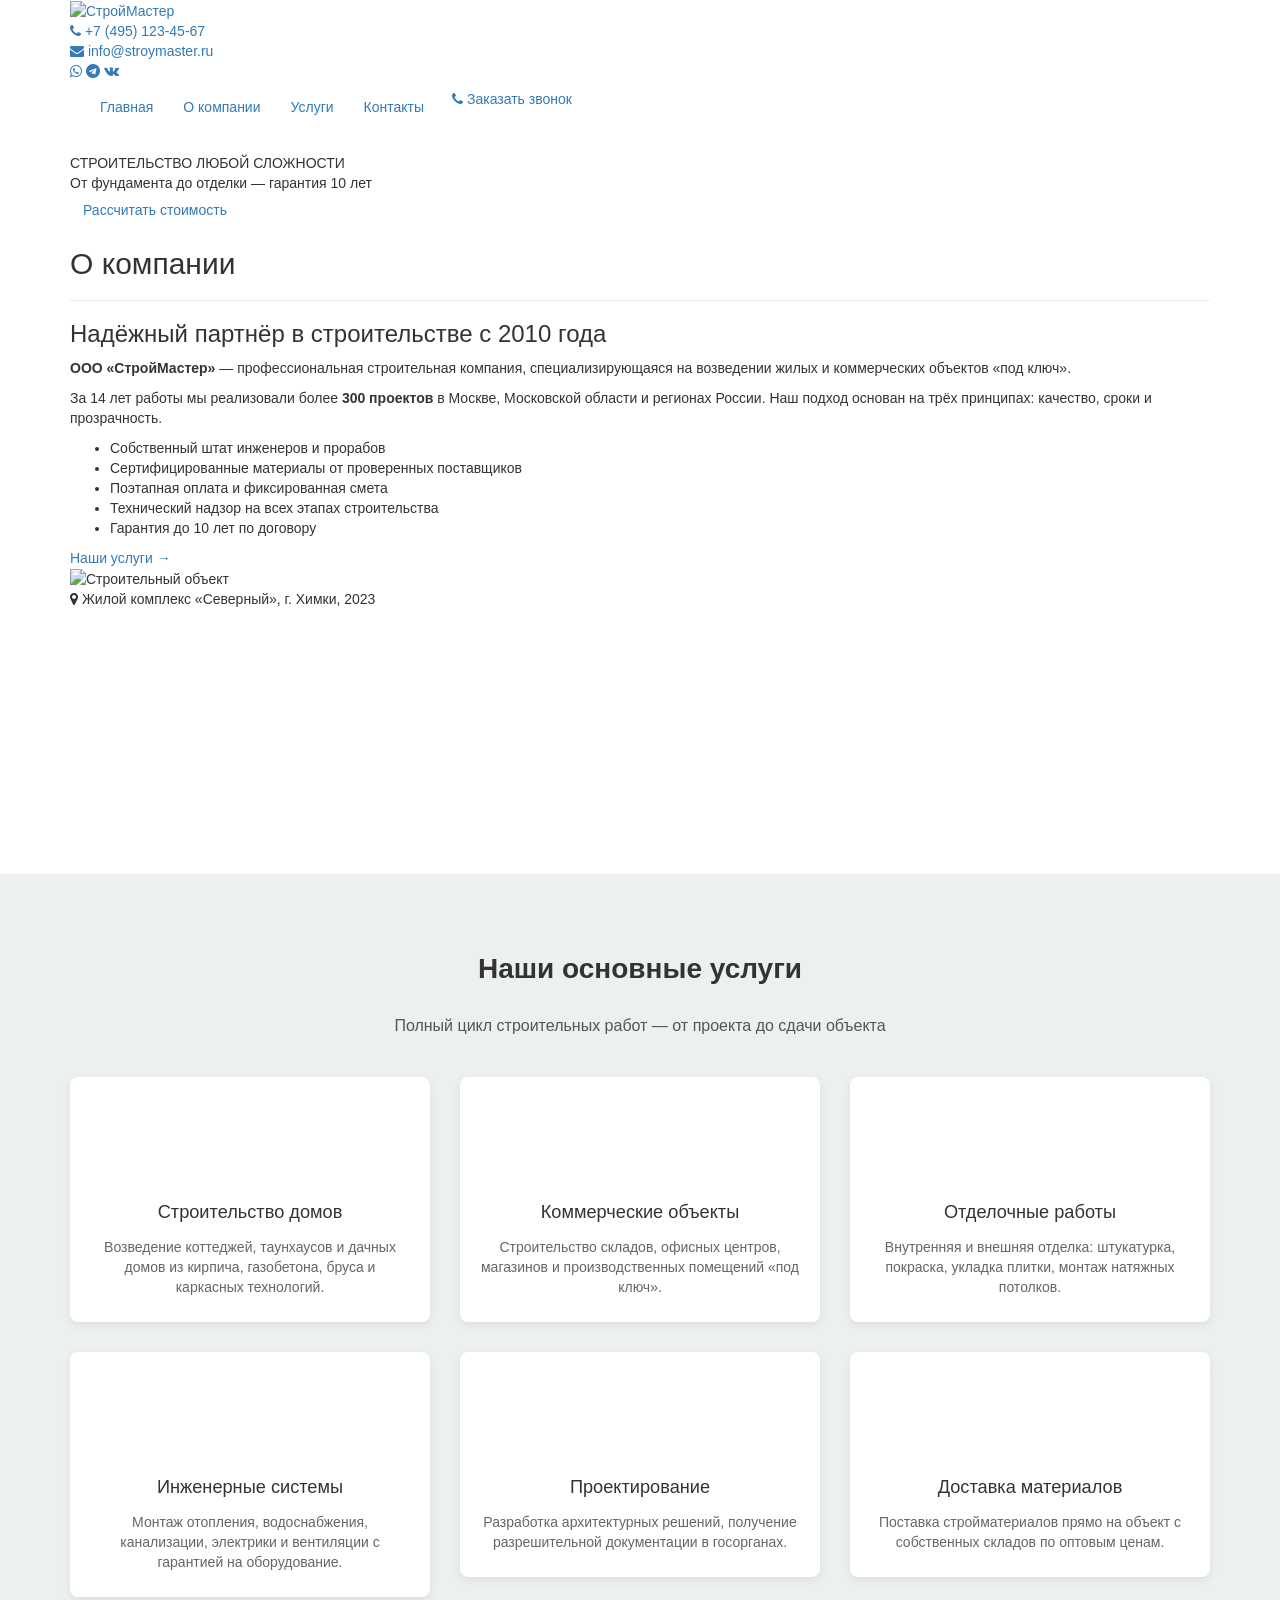
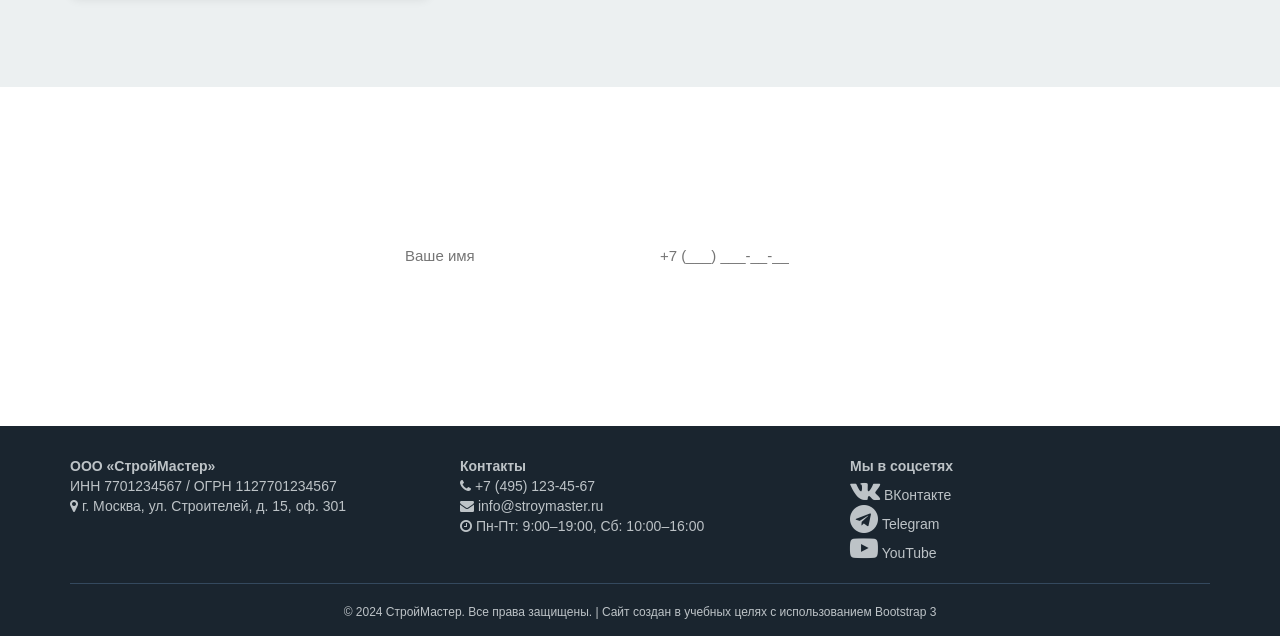
==== lab7/lab7.html @ 123abae2 "Rename index.html to lab7.html" ====
<!DOCTYPE html>
<html lang="ru">
<head>
  <meta charset="utf-8">
  <meta name="viewport" content="width=device-width, initial-scale=1">
  <title>СтройМастер | Строительство домов и объектов под ключ</title>
  
  <link rel="icon" type="image/x-icon" href="fav.ico">
  <link rel="stylesheet" href="https://maxcdn.bootstrapcdn.com/bootstrap/3.3.7/css/bootstrap.min.css">
  <link rel="stylesheet" href="https://maxcdn.bootstrapcdn.com/font-awesome/4.7.0/css/font-awesome.min.css">
  <!-- Подключение внешних стилей -->
  <link rel="stylesheet" href="bootstrap.css">
</head>
<body>

  <!-- ===== ШАПКА ===== -->
  <header class="top-header">
    <div class="container">
      <a href="#" class="logo">
        <img src="fav.ico" alt="СтройМастер">
      </a>
      
      <div class="header-contacts">
        <div class="contact-line">
          <a href="tel:+74951234567"><i class="fa fa-phone"></i> +7 (495) 123-45-67</a>
        </div>
        <div class="contact-line">
          <a href="mailto:info@stroymaster.ru"><i class="fa fa-envelope"></i> info@stroymaster.ru</a>
        </div>
        <div class="social-icons">
          <a href="#"><i class="fa fa-whatsapp"></i></a>
          <a href="#"><i class="fa fa-telegram"></i></a>
          <a href="#"><i class="fa fa-vk"></i></a>
        </div>
      </div>
      <div class="clearfix"></div>
    </div>
  </header>

  <!-- ===== НАВИГАЦИЯ ===== -->
  <nav class="navbar main-nav" role="navigation">
    <div class="container">
      <div class="navbar-header">
        <button type="button" class="navbar-toggle collapsed" 
                data-toggle="collapse" data-target="#mainMenu">
          <span class="sr-only">Меню</span>
          <span class="icon-bar"></span>
          <span class="icon-bar"></span>
          <span class="icon-bar"></span>
        </button>
      </div>
      
      <div class="collapse navbar-collapse" id="mainMenu">
        <ul class="nav navbar-nav">
          <li class="active"><a href="#">Главная</a></li>
          <li><a href="#about">О компании</a></li>
          <li><a href="#services">Услуги</a></li>
          <li><a href="#contacts-section">Контакты</a></li>
        </ul>
        <div class="nav-right">
          <a href="#consult" class="btn btn-call">
            <i class="fa fa-phone"></i> Заказать звонок
          </a>
        </div>
      </div>
    </div>
  </nav>

  <!-- ===== БАННЕР ===== -->
  <section class="banner-section">
    <div class="container">
      <div class="banner-overlay">
        <div class="banner-title hidden-xs">СТРОИТЕЛЬСТВО ЛЮБОЙ СЛОЖНОСТИ</div>
        <div class="banner-title visible-xs">Строительство под ключ</div>
        <div class="banner-subtitle">От фундамента до отделки — гарантия 10 лет</div>
        <a href="#consult" class="btn btn-banner">Рассчитать стоимость</a>
      </div>
    </div>
  </section>

  <!-- ===== О КОМПАНИИ ===== -->
  <section id="about">
    <div class="container">
      <div class="section-title">
        <h2>О компании</h2>
        <hr>
      </div>
      
      <div class="about-content">
        <div class="about-text">
          <h3>Надёжный партнёр в строительстве с 2010 года</h3>
          <p><strong>ООО «СтройМастер»</strong> — профессиональная строительная компания, специализирующаяся на возведении жилых и коммерческих объектов «под ключ».</p>
          <p>За 14 лет работы мы реализовали более <strong>300 проектов</strong> в Москве, Московской области и регионах России. Наш подход основан на трёх принципах: качество, сроки и прозрачность.</p>
          
          <ul class="about-list">
            <li>Собственный штат инженеров и прорабов</li>
            <li>Сертифицированные материалы от проверенных поставщиков</li>
            <li>Поэтапная оплата и фиксированная смета</li>
            <li>Технический надзор на всех этапах строительства</li>
            <li>Гарантия до 10 лет по договору</li>
          </ul>
          <a href="#services" class="btn-about">Наши услуги →</a>
        </div>
        
        <div class="about-image">
          <img src="Komplex.png" alt="Строительный объект">
          <p class="about-caption"><i class="fa fa-map-marker"></i> Жилой комплекс «Северный», г. Химки, 2023</p>
        </div>
      </div>
    </div>
  </section>

  <!-- ===== ПРЕИМУЩЕСТВА ===== -->
  <section id="advantages" style="padding:50px 0; background:var(--secondary); color:white; text-align:center;">
    <div class="container">
      <div class="row">
        <div class="col-md-3 col-sm-6 col-xs-12" style="padding:20px;">
          <i class="fa fa-shield" style="font-size:40px; color:var(--primary); margin-bottom:15px;"></i>
          <h4 style="margin-bottom:10px; font-weight:600;">Гарантия 10 лет</h4>
          <p style="font-size:14px; opacity:0.9; margin:0;">На все виды работ и материалы</p>
        </div>
        <div class="col-md-3 col-sm-6 col-xs-12" style="padding:20px;">
          <i class="fa fa-clock-o" style="font-size:40px; color:var(--primary); margin-bottom:15px;"></i>
          <h4 style="margin-bottom:10px; font-weight:600;">Сроки по договору</h4>
          <p style="font-size:14px; opacity:0.9; margin:0;">Штраф за каждый день просрочки</p>
        </div>
        <div class="col-md-3 col-sm-6 col-xs-12" style="padding:20px;">
          <i class="fa fa-rub" style="font-size:40px; color:var(--primary); margin-bottom:15px;"></i>
          <h4 style="margin-bottom:10px; font-weight:600;">Фиксированная цена</h4>
          <p style="font-size:14px; opacity:0.9; margin:0;">Без скрытых платежей и доплат</p>
        </div>
        <div class="col-md-3 col-sm-6 col-xs-12" style="padding:20px;">
          <i class="fa fa-users" style="font-size:40px; color:var(--primary); margin-bottom:15px;"></i>
          <h4 style="margin-bottom:10px; font-weight:600;">Опытная команда</h4>
          <p style="font-size:14px; opacity:0.9; margin:0;">Специалисты со стажем от 7 лет</p>
        </div>
      </div>
    </div>
  </section>

  <!-- ===== УСЛУГИ ===== -->
  <section id="services" style="padding:60px 0; background:#ecf0f1;">
    <div class="container">
      <div style="text-align:center; margin-bottom:40px; color:var(--secondary);">
        <h2 style="font-size:2em; font-weight:600; margin-bottom:12px;">Наши основные услуги</h2>
        <hr style="width:80px; border-top:3px solid var(--primary); margin:15px auto;">
        <p style="font-size:16px; color:#555; margin-top:10px;">Полный цикл строительных работ — от проекта до сдачи объекта</p>
      </div>
      
      <div class="row">
        <div class="col-md-4 col-sm-6 col-xs-12">
          <div style="background:#fff; border-radius:8px; padding:25px 20px; text-align:center; margin-bottom:30px; box-shadow:0 3px 10px rgba(0,0,0,0.08); height:100%;">
            <div style="width:80px; height:80px; margin:0 auto 20px; background:var(--primary); border-radius:50%; display:flex; align-items:center; justify-content:center; color:white; font-size:32px;"><i class="fa fa-home"></i></div>
            <h3 style="font-size:1.3em; margin-bottom:15px; color:var(--secondary);">Строительство домов</h3>
            <p style="font-size:14px; color:#666; margin:0;">Возведение коттеджей, таунхаусов и дачных домов из кирпича, газобетона, бруса и каркасных технологий.</p>
          </div>
        </div>
        
        <div class="col-md-4 col-sm-6 col-xs-12">
          <div style="background:#fff; border-radius:8px; padding:25px 20px; text-align:center; margin-bottom:30px; box-shadow:0 3px 10px rgba(0,0,0,0.08); height:100%;">
            <div style="width:80px; height:80px; margin:0 auto 20px; background:var(--primary); border-radius:50%; display:flex; align-items:center; justify-content:center; color:white; font-size:32px;"><i class="fa fa-building"></i></div>
            <h3 style="font-size:1.3em; margin-bottom:15px; color:var(--secondary);">Коммерческие объекты</h3>
            <p style="font-size:14px; color:#666; margin:0;">Строительство складов, офисных центров, магазинов и производственных помещений «под ключ».</p>
          </div>
        </div>
        
        <div class="col-md-4 col-sm-6 col-xs-12">
          <div style="background:#fff; border-radius:8px; padding:25px 20px; text-align:center; margin-bottom:30px; box-shadow:0 3px 10px rgba(0,0,0,0.08); height:100%;">
            <div style="width:80px; height:80px; margin:0 auto 20px; background:var(--primary); border-radius:50%; display:flex; align-items:center; justify-content:center; color:white; font-size:32px;"><i class="fa fa-paint-brush"></i></div>
            <h3 style="font-size:1.3em; margin-bottom:15px; color:var(--secondary);">Отделочные работы</h3>
            <p style="font-size:14px; color:#666; margin:0;">Внутренняя и внешняя отделка: штукатурка, покраска, укладка плитки, монтаж натяжных потолков.</p>
          </div>
        </div>
        
        <div class="col-md-4 col-sm-6 col-xs-12">
          <div style="background:#fff; border-radius:8px; padding:25px 20px; text-align:center; margin-bottom:30px; box-shadow:0 3px 10px rgba(0,0,0,0.08); height:100%;">
            <div style="width:80px; height:80px; margin:0 auto 20px; background:var(--primary); border-radius:50%; display:flex; align-items:center; justify-content:center; color:white; font-size:32px;"><i class="fa fa-tint"></i></div>
            <h3 style="font-size:1.3em; margin-bottom:15px; color:var(--secondary);">Инженерные системы</h3>
            <p style="font-size:14px; color:#666; margin:0;">Монтаж отопления, водоснабжения, канализации, электрики и вентиляции с гарантией на оборудование.</p>
          </div>
        </div>
        
        <div class="col-md-4 col-sm-6 col-xs-12">
          <div style="background:#fff; border-radius:8px; padding:25px 20px; text-align:center; margin-bottom:30px; box-shadow:0 3px 10px rgba(0,0,0,0.08); height:100%;">
            <div style="width:80px; height:80px; margin:0 auto 20px; background:var(--primary); border-radius:50%; display:flex; align-items:center; justify-content:center; color:white; font-size:32px;"><i class="fa fa-file-text"></i></div>
            <h3 style="font-size:1.3em; margin-bottom:15px; color:var(--secondary);">Проектирование</h3>
            <p style="font-size:14px; color:#666; margin:0;">Разработка архитектурных решений, получение разрешительной документации в госорганах.</p>
          </div>
        </div>
        
        <div class="col-md-4 col-sm-6 col-xs-12">
          <div style="background:#fff; border-radius:8px; padding:25px 20px; text-align:center; margin-bottom:30px; box-shadow:0 3px 10px rgba(0,0,0,0.08); height:100%;">
            <div style="width:80px; height:80px; margin:0 auto 20px; background:var(--primary); border-radius:50%; display:flex; align-items:center; justify-content:center; color:white; font-size:32px;"><i class="fa fa-truck"></i></div>
            <h3 style="font-size:1.3em; margin-bottom:15px; color:var(--secondary);">Доставка материалов</h3>
            <p style="font-size:14px; color:#666; margin:0;">Поставка стройматериалов прямо на объект с собственных складов по оптовым ценам.</p>
          </div>
        </div>
      </div>
    </div>
  </section>

  <!-- ===== ФОРМА ===== -->
  <section id="consult" style="padding:50px 0; background:var(--primary); text-align:center; color:white;">
    <div class="container">
      <h2 style="margin-top:0;">Готовы начать строительство?</h2>
      <p style="font-size:16px; margin-bottom:30px;">Оставьте заявку — наш инженер бесплатно приедет на объект и подготовит расчёт</p>
      <form style="max-width:500px; margin:0 auto; display:flex; gap:10px; flex-wrap:wrap; justify-content:center;">
        <input type="text" placeholder="Ваше имя" style="flex:1; min-width:200px; padding:12px 15px; border:none; border-radius:4px; font-size:15px;">
        <input type="tel" placeholder="+7 (___) ___-__-__" style="flex:1; min-width:200px; padding:12px 15px; border:none; border-radius:4px; font-size:15px;">
        <button type="submit" style="background:var(--secondary); color:white; border:none; padding:12px 30px; font-size:15px; font-weight:600; border-radius:4px; cursor:pointer;">Отправить</button>
      </form>
      <p style="margin-top:15px; font-size:12px; opacity:0.9;">Нажимая кнопку, вы соглашаетесь с обработкой персональных данных</p>
    </div>
  </section>

  <!-- ===== ФУТЕР ===== -->
  <footer id="contacts-section" style="background:#1a252f; color:#bdc3c7; padding:30px 0 15px; font-size:14px;">
    <div class="container">
      <div class="row">
        <div class="col-md-4 col-sm-6">
          <strong>ООО «СтройМастер»</strong><br>
          ИНН 7701234567 / ОГРН 1127701234567<br>
          <i class="fa fa-map-marker"></i> г. Москва, ул. Строителей, д. 15, оф. 301
        </div>
        <div class="col-md-4 col-sm-6">
          <strong>Контакты</strong><br>
          <i class="fa fa-phone"></i> +7 (495) 123-45-67<br>
          <i class="fa fa-envelope"></i> <a href="mailto:info@stroymaster.ru" style="color:var(--primary); text-decoration:none;">info@stroymaster.ru</a><br>
          <i class="fa fa-clock-o"></i> Пн-Пт: 9:00–19:00, Сб: 10:00–16:00
        </div>
        <div class="col-md-4 col-sm-12">
          <strong>Мы в соцсетях</strong><br>
          <a href="#" style="color:var(--primary); text-decoration:none;"><i class="fa fa-vk fa-2x"></i> ВКонтакте</a><br>
          <a href="#" style="color:var(--primary); text-decoration:none;"><i class="fa fa-telegram fa-2x"></i> Telegram</a><br>
          <a href="#" style="color:var(--primary); text-decoration:none;"><i class="fa fa-youtube-play fa-2x"></i> YouTube</a>
        </div>
      </div>
      <hr style="border-color:#34495e; margin:20px 0;">
      <div style="text-align:center; font-size:12px;">
        &copy; 2024 СтройМастер. Все права защищены. | Сайт создан в учебных целях с использованием Bootstrap 3
      </div>
    </div>
  </footer>

  <!-- ===== СКРИПТЫ ===== -->
  <script src="https://ajax.googleapis.com/ajax/libs/jquery/1.12.4/jquery.min.js"></script>
  <script src="https://maxcdn.bootstrapcdn.com/bootstrap/3.3.7/js/bootstrap.min.js"></script>
  
  <script>
    $(document).ready(function(){
      $('a[href^="#"]').on('click', function(event) {
        var target = $(this.getAttribute('href'));
        if(target.length) {
          event.preventDefault();
          $('html, body').stop().animate({
            scrollTop: target.offset().top - 70
          }, 800);
        }
      });
      
      $('form').on('submit', function(e) {
        e.preventDefault();
        alert('Спасибо! Ваша заявка принята. Менеджер свяжется с вами в течение 15 минут.');
        $(this)[0].reset();
      });
    });
  </script>
  
</body>
</html>
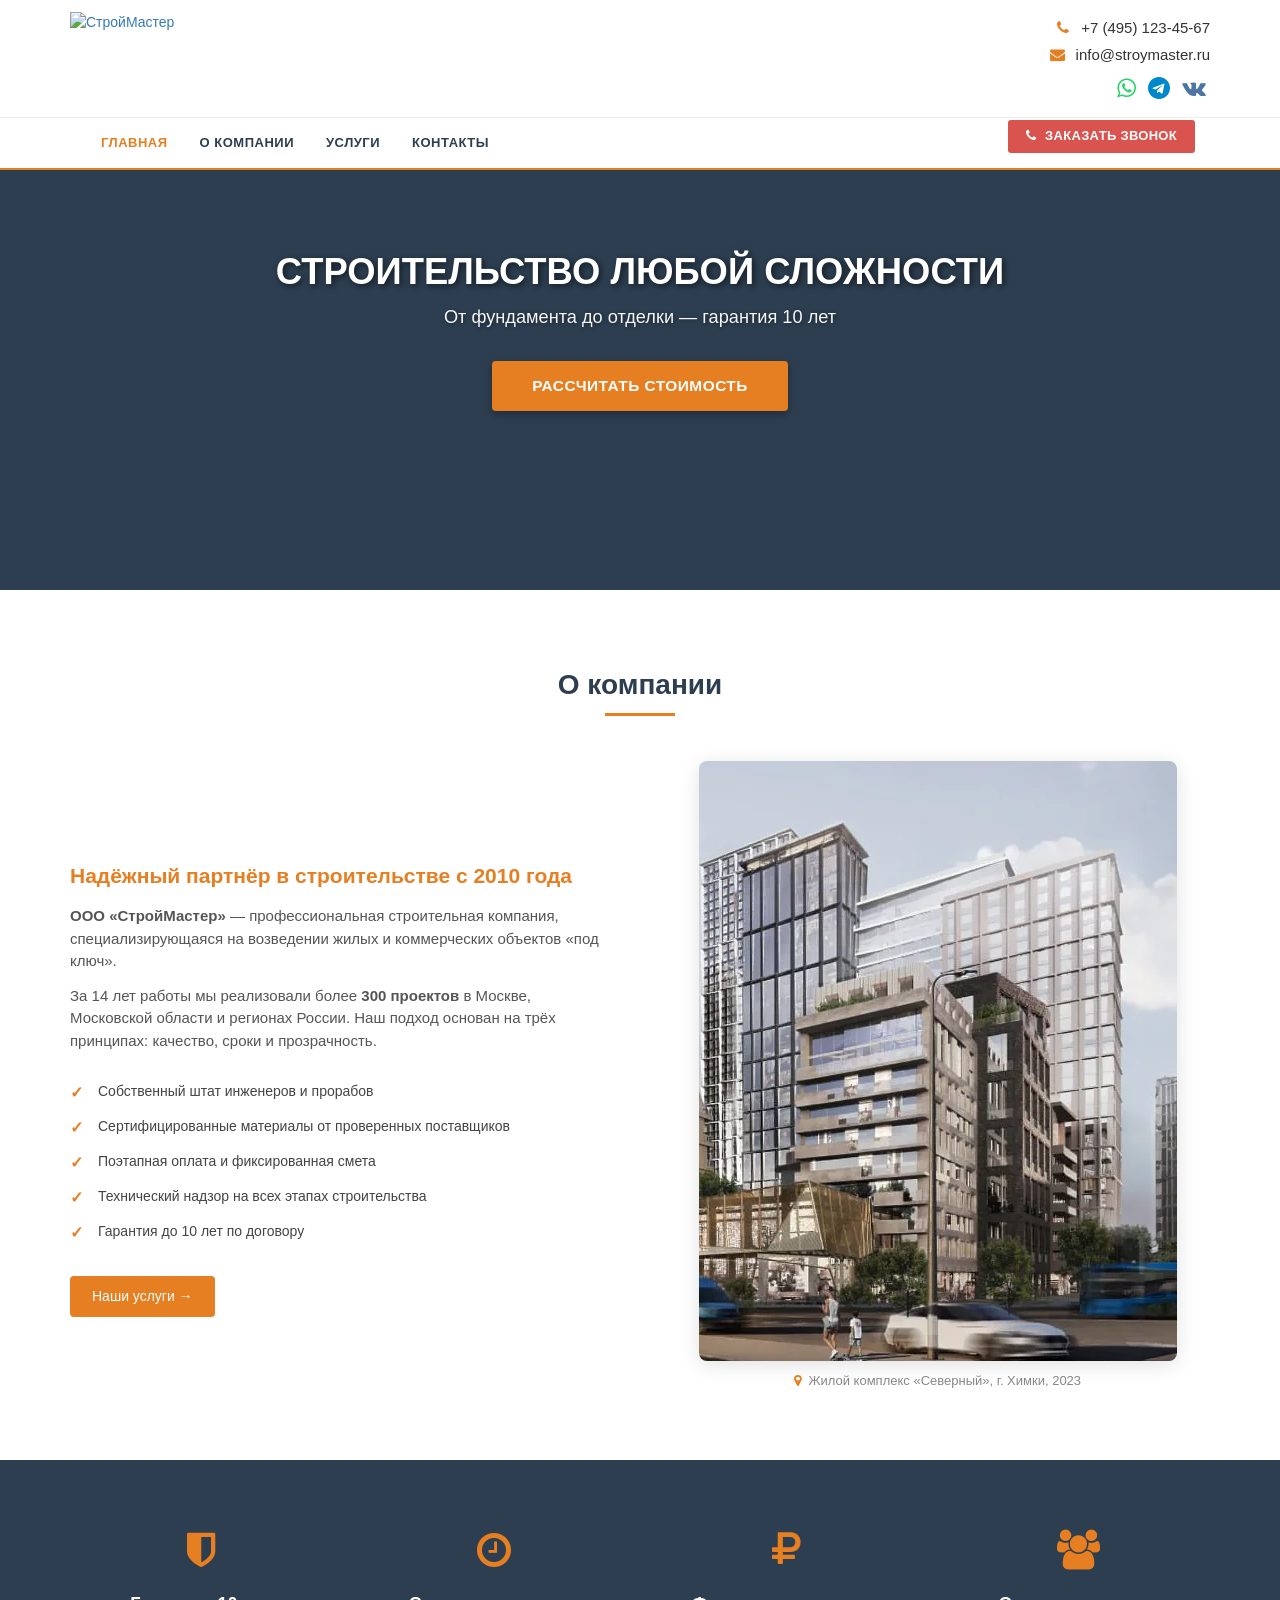
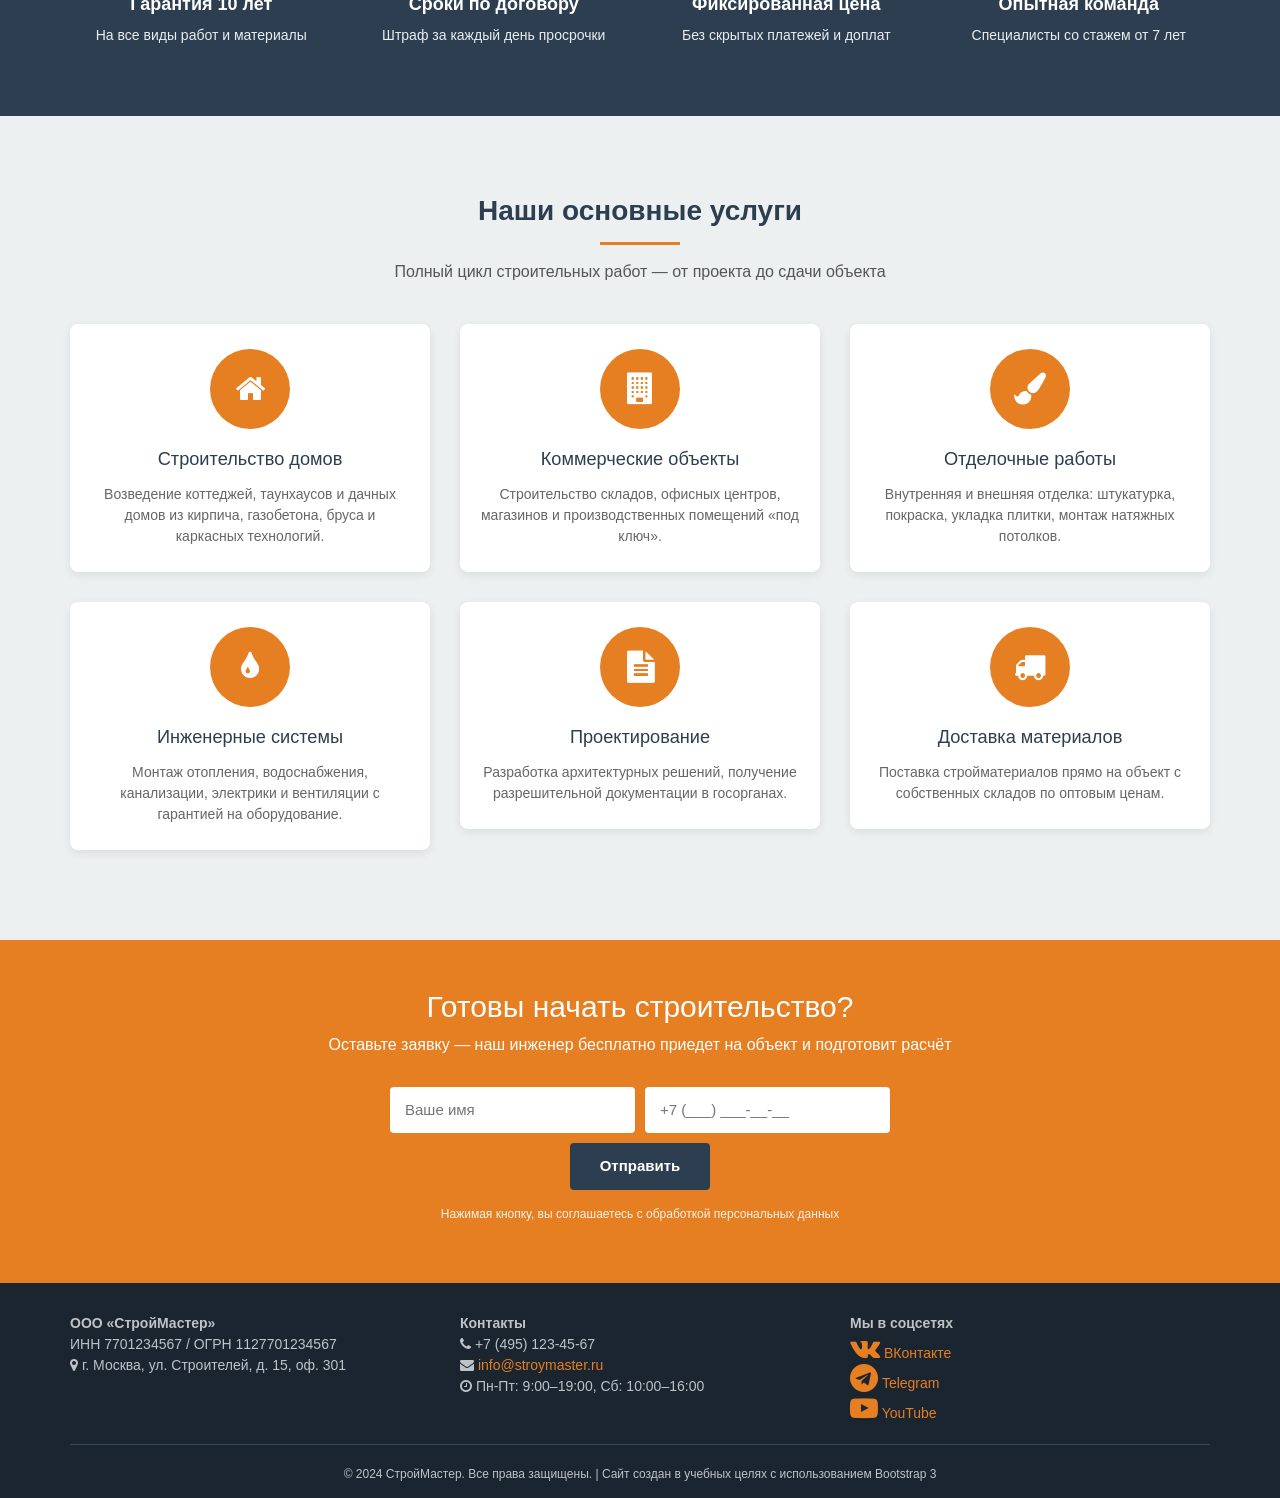
==== commit cd347974: "Update lab7.html" ====
--- a/lab7/lab7.html
+++ b/lab7/lab7.html
@@ -4,22 +4,17 @@
   <meta charset="utf-8">
   <meta name="viewport" content="width=device-width, initial-scale=1">
   <title>СтройМастер | Строительство домов и объектов под ключ</title>
-  
-  <link rel="icon" type="image/x-icon" href="fav.ico">
+  <link rel="icon" type="image/x-icon" href="img/fav.ico">
   <link rel="stylesheet" href="https://maxcdn.bootstrapcdn.com/bootstrap/3.3.7/css/bootstrap.min.css">
   <link rel="stylesheet" href="https://maxcdn.bootstrapcdn.com/font-awesome/4.7.0/css/font-awesome.min.css">
-  <!-- Подключение внешних стилей -->
-  <link rel="stylesheet" href="bootstrap.css">
+  <link rel="stylesheet" href="css/style.css">
 </head>
 <body>
-
-  <!-- ===== ШАПКА ===== -->
   <header class="top-header">
     <div class="container">
       <a href="#" class="logo">
         <img src="fav.ico" alt="СтройМастер">
       </a>
-      
       <div class="header-contacts">
         <div class="contact-line">
           <a href="tel:+74951234567"><i class="fa fa-phone"></i> +7 (495) 123-45-67</a>
@@ -36,8 +31,6 @@
       <div class="clearfix"></div>
     </div>
   </header>
-
-  <!-- ===== НАВИГАЦИЯ ===== -->
   <nav class="navbar main-nav" role="navigation">
     <div class="container">
       <div class="navbar-header">
@@ -49,7 +42,6 @@
           <span class="icon-bar"></span>
         </button>
       </div>
-      
       <div class="collapse navbar-collapse" id="mainMenu">
         <ul class="nav navbar-nav">
           <li class="active"><a href="#">Главная</a></li>
@@ -65,8 +57,6 @@
       </div>
     </div>
   </nav>
-
-  <!-- ===== БАННЕР ===== -->
   <section class="banner-section">
     <div class="container">
       <div class="banner-overlay">
@@ -77,21 +67,17 @@
       </div>
     </div>
   </section>
-
-  <!-- ===== О КОМПАНИИ ===== -->
   <section id="about">
     <div class="container">
       <div class="section-title">
         <h2>О компании</h2>
         <hr>
       </div>
-      
       <div class="about-content">
         <div class="about-text">
           <h3>Надёжный партнёр в строительстве с 2010 года</h3>
           <p><strong>ООО «СтройМастер»</strong> — профессиональная строительная компания, специализирующаяся на возведении жилых и коммерческих объектов «под ключ».</p>
           <p>За 14 лет работы мы реализовали более <strong>300 проектов</strong> в Москве, Московской области и регионах России. Наш подход основан на трёх принципах: качество, сроки и прозрачность.</p>
-          
           <ul class="about-list">
             <li>Собственный штат инженеров и прорабов</li>
             <li>Сертифицированные материалы от проверенных поставщиков</li>
@@ -101,16 +87,13 @@
           </ul>
           <a href="#services" class="btn-about">Наши услуги →</a>
         </div>
-        
         <div class="about-image">
-          <img src="Komplex.png" alt="Строительный объект">
+          <img src="img/Komplex.png" alt="Строительный объект">
           <p class="about-caption"><i class="fa fa-map-marker"></i> Жилой комплекс «Северный», г. Химки, 2023</p>
         </div>
       </div>
     </div>
   </section>
-
-  <!-- ===== ПРЕИМУЩЕСТВА ===== -->
   <section id="advantages" style="padding:50px 0; background:var(--secondary); color:white; text-align:center;">
     <div class="container">
       <div class="row">
@@ -137,8 +120,6 @@
       </div>
     </div>
   </section>
-
-  <!-- ===== УСЛУГИ ===== -->
   <section id="services" style="padding:60px 0; background:#ecf0f1;">
     <div class="container">
       <div style="text-align:center; margin-bottom:40px; color:var(--secondary);">
@@ -146,7 +127,6 @@
         <hr style="width:80px; border-top:3px solid var(--primary); margin:15px auto;">
         <p style="font-size:16px; color:#555; margin-top:10px;">Полный цикл строительных работ — от проекта до сдачи объекта</p>
       </div>
-      
       <div class="row">
         <div class="col-md-4 col-sm-6 col-xs-12">
           <div style="background:#fff; border-radius:8px; padding:25px 20px; text-align:center; margin-bottom:30px; box-shadow:0 3px 10px rgba(0,0,0,0.08); height:100%;">
@@ -155,7 +135,6 @@
             <p style="font-size:14px; color:#666; margin:0;">Возведение коттеджей, таунхаусов и дачных домов из кирпича, газобетона, бруса и каркасных технологий.</p>
           </div>
         </div>
-        
         <div class="col-md-4 col-sm-6 col-xs-12">
           <div style="background:#fff; border-radius:8px; padding:25px 20px; text-align:center; margin-bottom:30px; box-shadow:0 3px 10px rgba(0,0,0,0.08); height:100%;">
             <div style="width:80px; height:80px; margin:0 auto 20px; background:var(--primary); border-radius:50%; display:flex; align-items:center; justify-content:center; color:white; font-size:32px;"><i class="fa fa-building"></i></div>
@@ -163,7 +142,6 @@
             <p style="font-size:14px; color:#666; margin:0;">Строительство складов, офисных центров, магазинов и производственных помещений «под ключ».</p>
           </div>
         </div>
-        
         <div class="col-md-4 col-sm-6 col-xs-12">
           <div style="background:#fff; border-radius:8px; padding:25px 20px; text-align:center; margin-bottom:30px; box-shadow:0 3px 10px rgba(0,0,0,0.08); height:100%;">
             <div style="width:80px; height:80px; margin:0 auto 20px; background:var(--primary); border-radius:50%; display:flex; align-items:center; justify-content:center; color:white; font-size:32px;"><i class="fa fa-paint-brush"></i></div>
@@ -171,7 +149,6 @@
             <p style="font-size:14px; color:#666; margin:0;">Внутренняя и внешняя отделка: штукатурка, покраска, укладка плитки, монтаж натяжных потолков.</p>
           </div>
         </div>
-        
         <div class="col-md-4 col-sm-6 col-xs-12">
           <div style="background:#fff; border-radius:8px; padding:25px 20px; text-align:center; margin-bottom:30px; box-shadow:0 3px 10px rgba(0,0,0,0.08); height:100%;">
             <div style="width:80px; height:80px; margin:0 auto 20px; background:var(--primary); border-radius:50%; display:flex; align-items:center; justify-content:center; color:white; font-size:32px;"><i class="fa fa-tint"></i></div>
@@ -179,7 +156,6 @@
             <p style="font-size:14px; color:#666; margin:0;">Монтаж отопления, водоснабжения, канализации, электрики и вентиляции с гарантией на оборудование.</p>
           </div>
         </div>
-        
         <div class="col-md-4 col-sm-6 col-xs-12">
           <div style="background:#fff; border-radius:8px; padding:25px 20px; text-align:center; margin-bottom:30px; box-shadow:0 3px 10px rgba(0,0,0,0.08); height:100%;">
             <div style="width:80px; height:80px; margin:0 auto 20px; background:var(--primary); border-radius:50%; display:flex; align-items:center; justify-content:center; color:white; font-size:32px;"><i class="fa fa-file-text"></i></div>
@@ -187,7 +163,6 @@
             <p style="font-size:14px; color:#666; margin:0;">Разработка архитектурных решений, получение разрешительной документации в госорганах.</p>
           </div>
         </div>
-        
         <div class="col-md-4 col-sm-6 col-xs-12">
           <div style="background:#fff; border-radius:8px; padding:25px 20px; text-align:center; margin-bottom:30px; box-shadow:0 3px 10px rgba(0,0,0,0.08); height:100%;">
             <div style="width:80px; height:80px; margin:0 auto 20px; background:var(--primary); border-radius:50%; display:flex; align-items:center; justify-content:center; color:white; font-size:32px;"><i class="fa fa-truck"></i></div>
@@ -198,8 +173,6 @@
       </div>
     </div>
   </section>
-
-  <!-- ===== ФОРМА ===== -->
   <section id="consult" style="padding:50px 0; background:var(--primary); text-align:center; color:white;">
     <div class="container">
       <h2 style="margin-top:0;">Готовы начать строительство?</h2>
@@ -212,8 +185,6 @@
       <p style="margin-top:15px; font-size:12px; opacity:0.9;">Нажимая кнопку, вы соглашаетесь с обработкой персональных данных</p>
     </div>
   </section>
-
-  <!-- ===== ФУТЕР ===== -->
   <footer id="contacts-section" style="background:#1a252f; color:#bdc3c7; padding:30px 0 15px; font-size:14px;">
     <div class="container">
       <div class="row">
@@ -241,30 +212,7 @@
       </div>
     </div>
   </footer>
-
-  <!-- ===== СКРИПТЫ ===== -->
   <script src="https://ajax.googleapis.com/ajax/libs/jquery/1.12.4/jquery.min.js"></script>
-  <script src="https://maxcdn.bootstrapcdn.com/bootstrap/3.3.7/js/bootstrap.min.js"></script>
-  
-  <script>
-    $(document).ready(function(){
-      $('a[href^="#"]').on('click', function(event) {
-        var target = $(this.getAttribute('href'));
-        if(target.length) {
-          event.preventDefault();
-          $('html, body').stop().animate({
-            scrollTop: target.offset().top - 70
-          }, 800);
-        }
-      });
-      
-      $('form').on('submit', function(e) {
-        e.preventDefault();
-        alert('Спасибо! Ваша заявка принята. Менеджер свяжется с вами в течение 15 минут.');
-        $(this)[0].reset();
-      });
-    });
-  </script>
-  
+  <script src="https://maxcdn.bootstrapcdn.com/bootstrap/3.3.7/js/bootstrap.min.js"></script> 
 </body>
 </html>
--- a/lab7/css/style.css
+++ b/lab7/css/style.css
@@ -0,0 +1,263 @@
+/* === Базовые стили === */
+body {
+  font-family: "Helvetica Neue", Helvetica, Arial, sans-serif;
+  line-height: 1.5;
+  color: #333;
+  margin: 0;
+  padding: 0;
+}
+
+/* Цветовая схема */
+:root {
+  --primary: #e67e22;
+  --primary-dark: #d35400;
+  --secondary: #2c3e50;
+  --light: #ecf0f1;
+}
+
+/* ===== ШАПКА С ФОНОМ ===== */
+.top-header {
+  position: relative;
+  padding: 12px 0;
+  border-bottom: 1px solid #eee;
+  overflow: hidden;
+}
+/* Фон шапки — ваша фотография */
+.top-header::before {
+  content: "";
+  position: absolute;
+  top: 0;
+  left: 0;
+  width: 100%;
+  height: 100%;
+  background: url("Fon.png") center center / cover no-repeat;
+  opacity: 0.08;
+  filter: brightness(2.5);
+  z-index: 0;
+}
+.top-header .container {
+  position: relative;
+  z-index: 1;
+}
+.top-header .logo {
+  float: left;
+  display: block;
+}
+.top-header .logo img {
+  height: 50px;
+  width: auto;
+  display: block;
+}
+.top-header .header-contacts {
+  float: right;
+  text-align: right;
+  padding-top: 5px;
+}
+.top-header .header-contacts a {
+  color: #333;
+  text-decoration: none;
+  font-size: 15px;
+}
+.top-header .header-contacts a:hover {
+  color: var(--primary);
+}
+.top-header .header-contacts .contact-line {
+  margin-bottom: 4px;
+}
+.top-header .header-contacts .contact-line i {
+  margin-right: 5px;
+  color: var(--primary);
+  width: 18px;
+  text-align: center;
+}
+.top-header .social-icons {
+  margin-top: 6px;
+}
+.top-header .social-icons a {
+  display: inline-block;
+  margin: 0 4px;
+  font-size: 22px;
+  transition: color 0.3s;
+}
+.top-header .social-icons a:hover {
+  color: var(--primary) !important;
+}
+.top-header .social-icons .fa-whatsapp { color: #25D366; }
+.top-header .social-icons .fa-telegram { color: #0088cc; }
+.top-header .social-icons .fa-vk { color: #4c75a3; }
+
+/* ===== НАВИГАЦИЯ ===== */
+.main-nav {
+  background: #fff;
+  border: none;
+  border-bottom: 2px solid var(--primary);
+  border-radius: 0;
+  margin-bottom: 0;
+}
+.main-nav .container { position: relative; }
+.main-nav .navbar-nav { margin: 0; }
+.main-nav .navbar-nav > li > a {
+  color: var(--secondary);
+  font-weight: 600;
+  text-transform: uppercase;
+  font-size: 13px;
+  letter-spacing: 0.5px;
+  padding: 15px 16px;
+}
+.main-nav .navbar-nav > li > a:hover,
+.main-nav .navbar-nav > .active > a {
+  color: var(--primary);
+  background: none;
+}
+.main-nav .nav-right { float: right; margin-top: 2px; }
+.main-nav .btn-call {
+  background: #d9534f;
+  color: #fff;
+  border: none;
+  font-size: 13px;
+  font-weight: 600;
+  padding: 7px 18px;
+  border-radius: 3px;
+  text-transform: uppercase;
+  letter-spacing: 0.3px;
+}
+.main-nav .btn-call i { margin-right: 5px; }
+.main-nav .btn-call:hover { background: #c9302c; color: #fff; }
+
+/* ===== БАННЕР ===== */
+.banner-section {
+  position: relative;
+  background: var(--secondary);
+  overflow: hidden;
+  min-height: 420px;
+}
+.banner-section .banner-overlay {
+  position: relative;
+  z-index: 2;
+  padding: 80px 0 60px;
+  text-align: center;
+  color: #fff;
+}
+.banner-section .banner-title {
+  font-size: 2.6em;
+  font-weight: 700;
+  margin-bottom: 10px;
+  text-shadow: 2px 2px 6px rgba(0,0,0,0.6);
+  line-height: 1.2;
+}
+.banner-section .banner-subtitle {
+  font-size: 1.3em;
+  font-weight: 300;
+  margin-bottom: 30px;
+  text-shadow: 1px 1px 4px rgba(0,0,0,0.5);
+  opacity: 0.95;
+}
+.banner-section .btn-banner {
+  background: var(--primary);
+  color: #fff;
+  border: none;
+  padding: 14px 40px;
+  font-size: 1.1em;
+  font-weight: 600;
+  border-radius: 4px;
+  text-transform: uppercase;
+  letter-spacing: 0.5px;
+  transition: background 0.3s;
+  box-shadow: 0 3px 10px rgba(0,0,0,0.3);
+}
+.banner-section .btn-banner:hover {
+  background: var(--primary-dark);
+  color: #fff;
+}
+
+/* ===== О КОМПАНИИ ===== */
+#about { padding: 60px 0; background: #fff; }
+#about .section-title {
+  text-align: center;
+  margin-bottom: 45px;
+  color: var(--secondary);
+}
+#about .section-title h2 {
+  font-size: 2em;
+  font-weight: 600;
+  margin-bottom: 12px;
+}
+#about .section-title hr {
+  width: 70px;
+  border: none;
+  border-top: 3px solid var(--primary);
+  margin: 0 auto;
+}
+.about-content { display: flex; align-items: center; gap: 50px; }
+.about-text { flex: 1; }
+.about-text h3 {
+  color: var(--primary);
+  font-size: 1.5em;
+  margin-bottom: 18px;
+  font-weight: 600;
+}
+.about-text p {
+  font-size: 15px;
+  color: #555;
+  margin-bottom: 12px;
+}
+.about-text .about-list { list-style: none; padding: 0; margin: 22px 0; }
+.about-text .about-list li {
+  padding: 7px 0 7px 28px;
+  position: relative;
+  font-size: 14px;
+  color: #444;
+}
+.about-text .about-list li::before {
+  content: "✓";
+  position: absolute;
+  left: 0;
+  color: var(--primary);
+  font-weight: bold;
+  font-size: 16px;
+}
+.about-text .btn-about {
+  background: var(--primary);
+  color: #fff;
+  border: none;
+  padding: 10px 22px;
+  font-size: 14px;
+  border-radius: 4px;
+  text-decoration: none;
+  display: inline-block;
+  margin-top: 5px;
+  transition: background 0.3s;
+}
+.about-text .btn-about:hover {
+  background: var(--primary-dark);
+  color: #fff;
+}
+.about-image { flex: 1; text-align: center; }
+.about-image img {
+  max-width: 100%;
+  height: auto;
+  border-radius: 8px;
+  box-shadow: 0 4px 20px rgba(0,0,0,0.12);
+}
+.about-image .about-caption {
+  margin-top: 10px;
+  font-size: 13px;
+  color: #888;
+}
+.about-image .about-caption i {
+  margin-right: 4px;
+  color: var(--primary);
+}
+
+/* ===== АДАПТИВ ===== */
+@media (max-width: 991px) {
+  .about-content { flex-direction: column; gap: 30px; }
+}
+@media (max-width: 767px) {
+  .top-header .logo { float: none; text-align: center; display: block; }
+  .top-header .header-contacts { float: none; text-align: center; margin-top: 12px; }
+  .banner-section .banner-title { font-size: 1.8em; }
+  .banner-section .banner-subtitle { font-size: 1em; }
+  .banner-section .banner-overlay { padding: 50px 0 40px; }
+  .main-nav .nav-right { float: none; margin-top: 0; text-align: center; }
+}
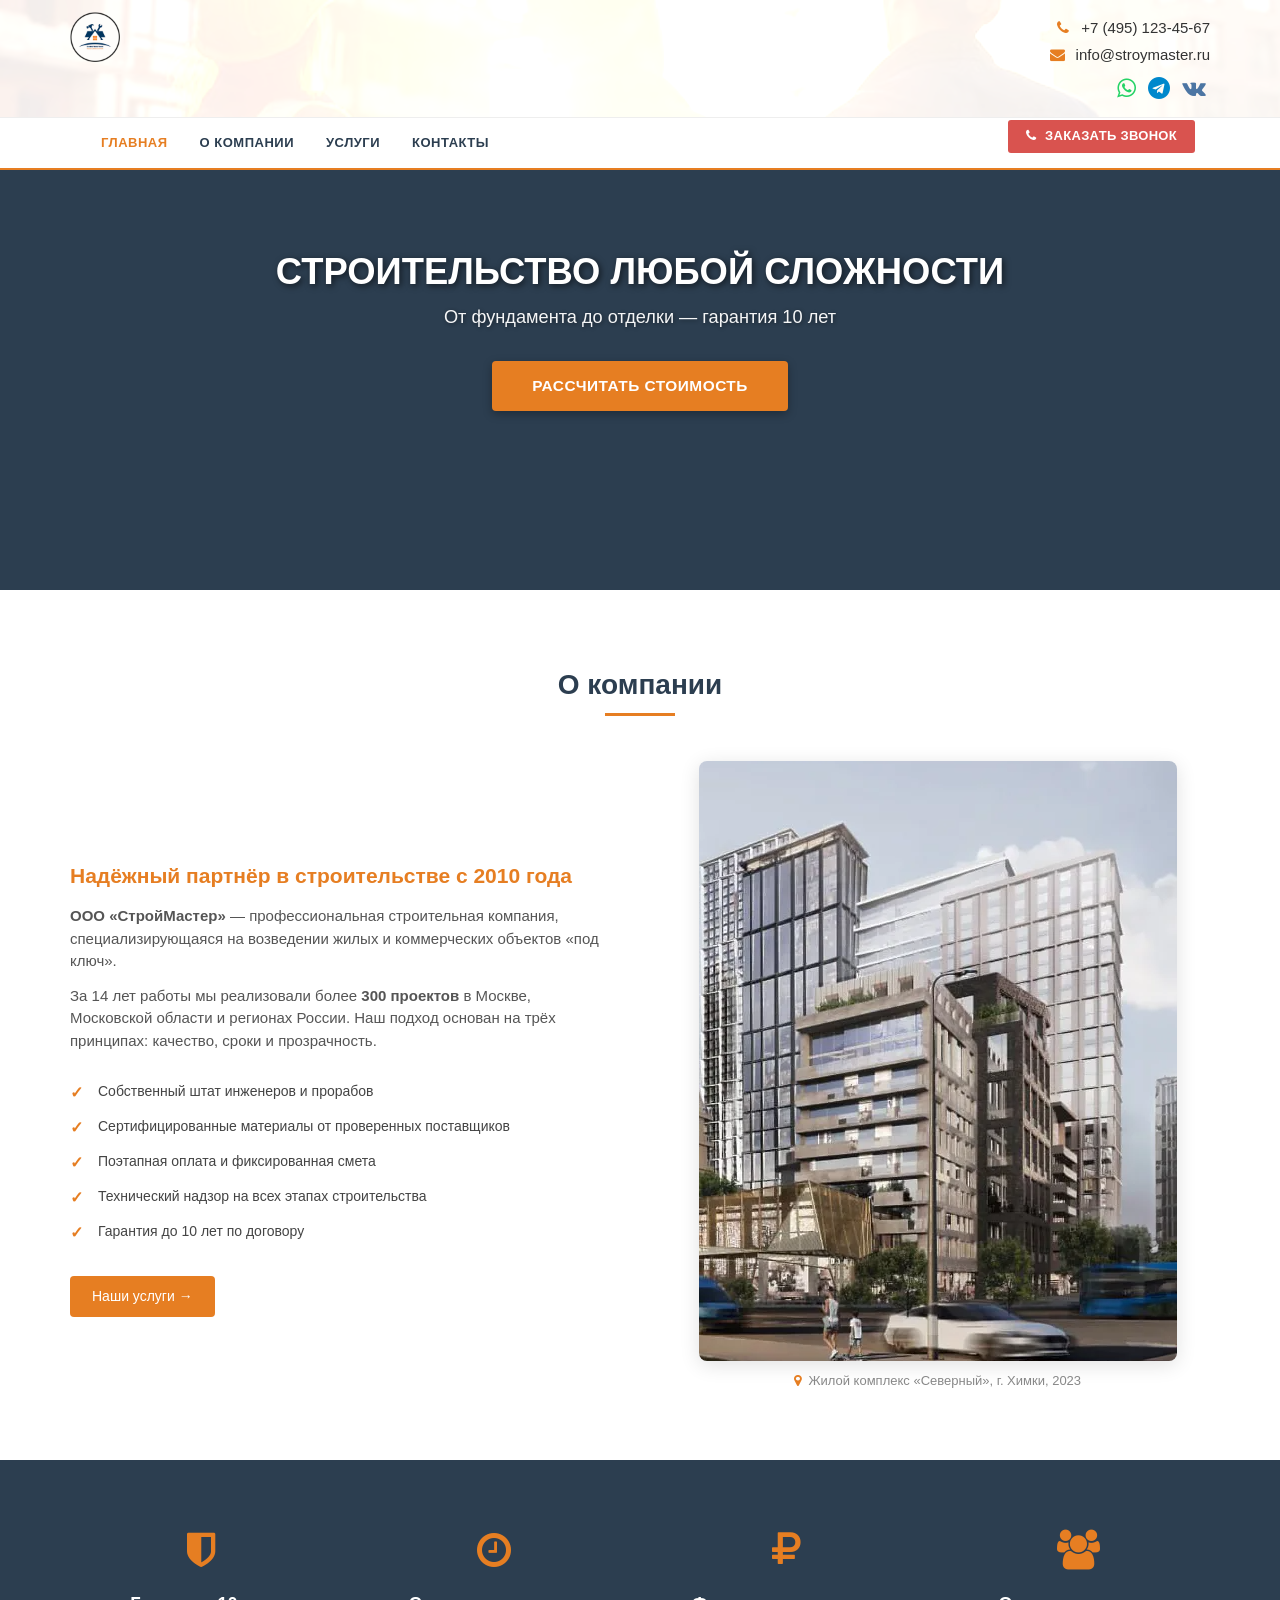
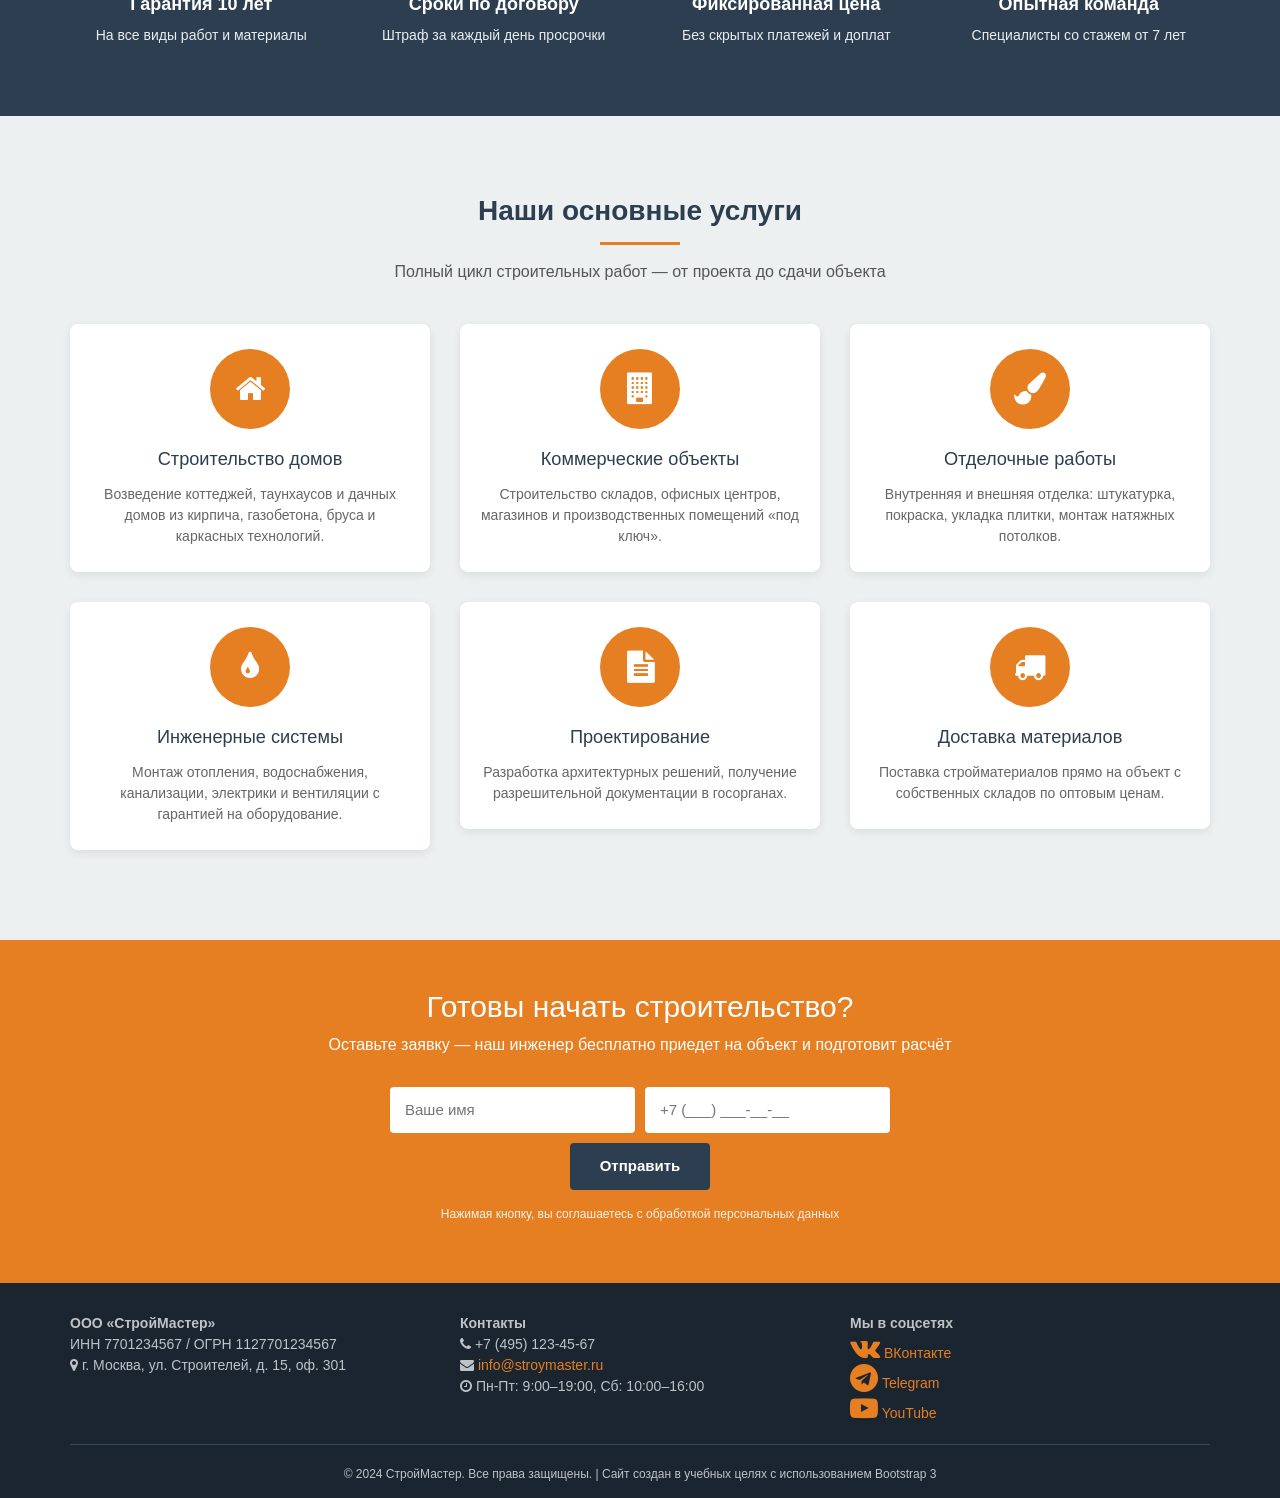
==== commit 264ef0fe: "1" ====
--- a/lab7/lab7.html
+++ b/lab7/lab7.html
@@ -13,7 +13,7 @@
   <header class="top-header">
     <div class="container">
       <a href="#" class="logo">
-        <img src="fav.ico" alt="СтройМастер">
+        <img src="img/ic.png" alt="СтройМастер">
       </a>
       <div class="header-contacts">
         <div class="contact-line">
--- a/lab7/css/style.css
+++ b/lab7/css/style.css
@@ -1,4 +1,3 @@
-/* === Базовые стили === */
 body {
   font-family: "Helvetica Neue", Helvetica, Arial, sans-serif;
   line-height: 1.5;
@@ -7,7 +6,6 @@
   padding: 0;
 }
 
-/* Цветовая схема */
 :root {
   --primary: #e67e22;
   --primary-dark: #d35400;
@@ -15,14 +13,13 @@
   --light: #ecf0f1;
 }
 
-/* ===== ШАПКА С ФОНОМ ===== */
 .top-header {
   position: relative;
   padding: 12px 0;
   border-bottom: 1px solid #eee;
   overflow: hidden;
 }
-/* Фон шапки — ваша фотография */
+
 .top-header::before {
   content: "";
   position: absolute;
@@ -30,7 +27,7 @@
   left: 0;
   width: 100%;
   height: 100%;
-  background: url("Fon.png") center center / cover no-repeat;
+  background: url("../img/Fon.png") center center / cover no-repeat;
   opacity: 0.08;
   filter: brightness(2.5);
   z-index: 0;
@@ -86,7 +83,6 @@
 .top-header .social-icons .fa-telegram { color: #0088cc; }
 .top-header .social-icons .fa-vk { color: #4c75a3; }
 
-/* ===== НАВИГАЦИЯ ===== */
 .main-nav {
   background: #fff;
   border: none;
@@ -124,7 +120,6 @@
 .main-nav .btn-call i { margin-right: 5px; }
 .main-nav .btn-call:hover { background: #c9302c; color: #fff; }
 
-/* ===== БАННЕР ===== */
 .banner-section {
   position: relative;
   background: var(--secondary);
@@ -170,7 +165,6 @@
   color: #fff;
 }
 
-/* ===== О КОМПАНИИ ===== */
 #about { padding: 60px 0; background: #fff; }
 #about .section-title {
   text-align: center;
@@ -249,7 +243,6 @@
   color: var(--primary);
 }
 
-/* ===== АДАПТИВ ===== */
 @media (max-width: 991px) {
   .about-content { flex-direction: column; gap: 30px; }
 }
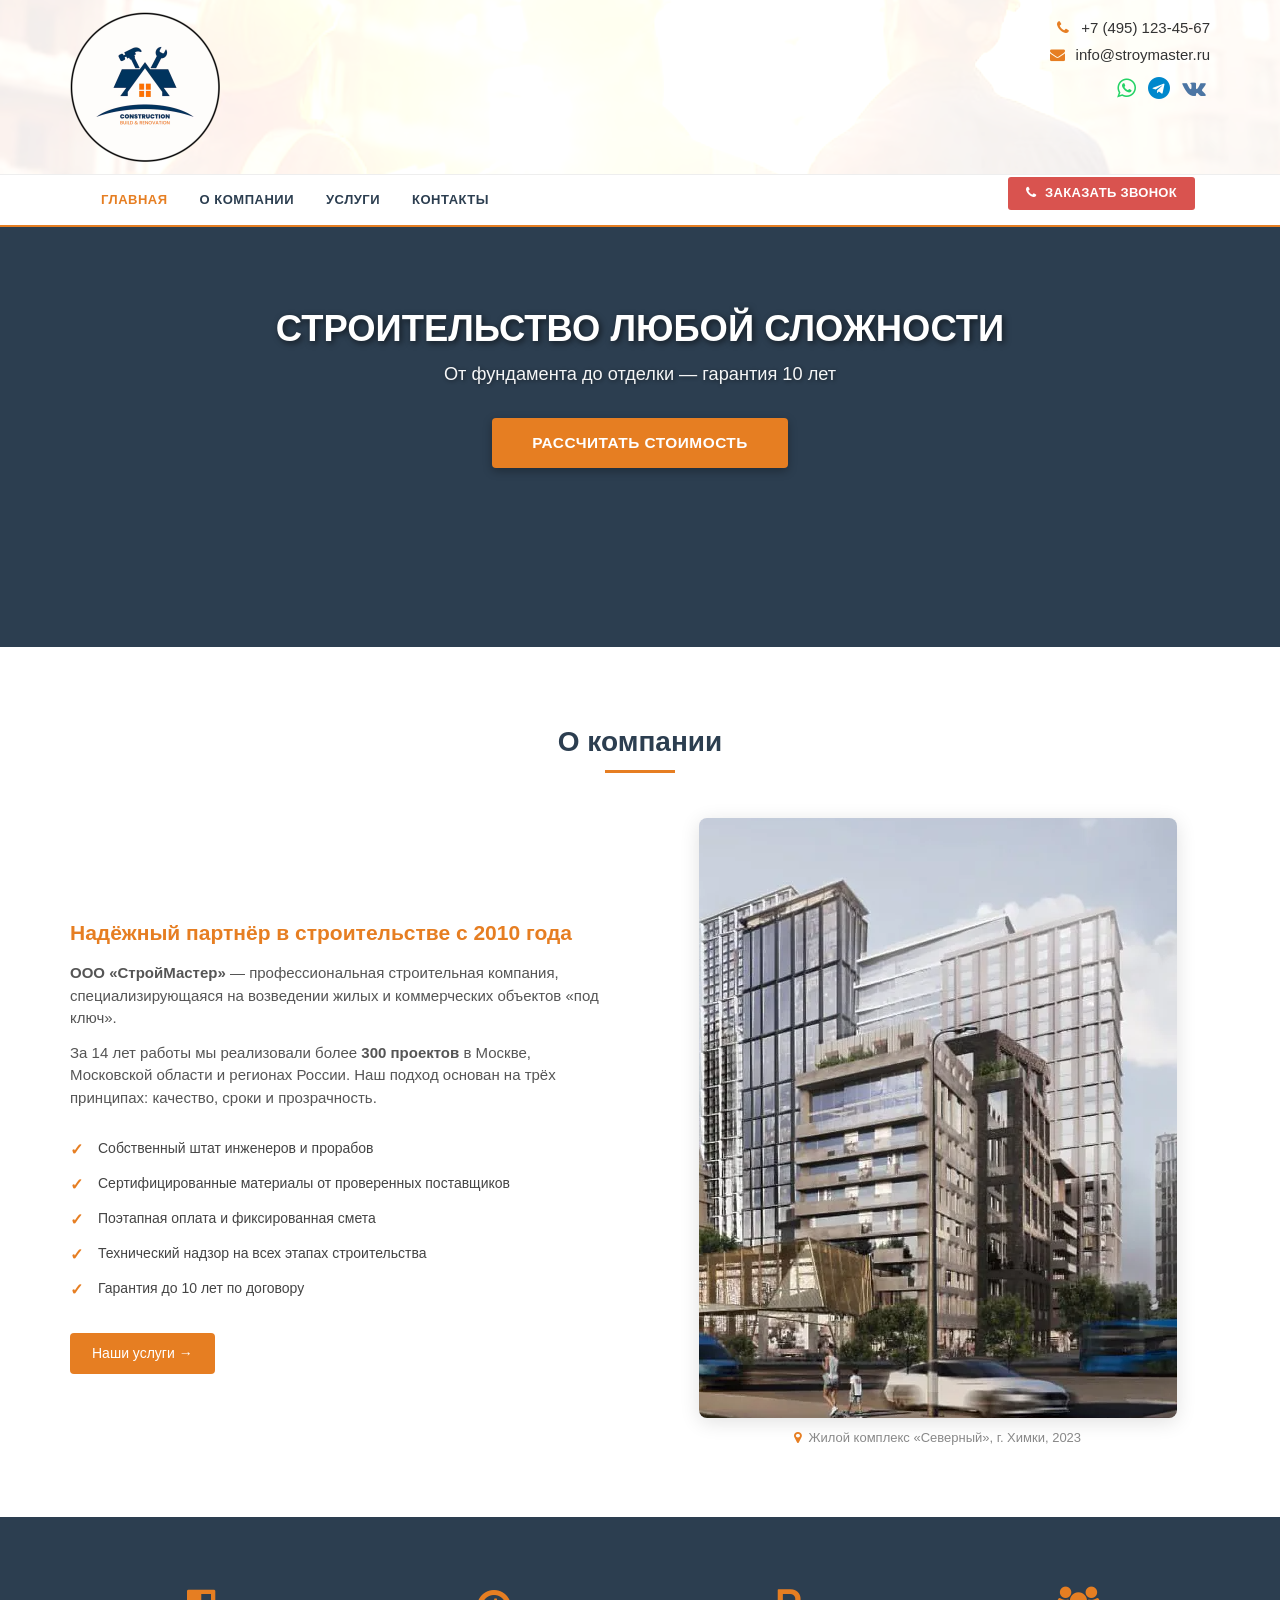
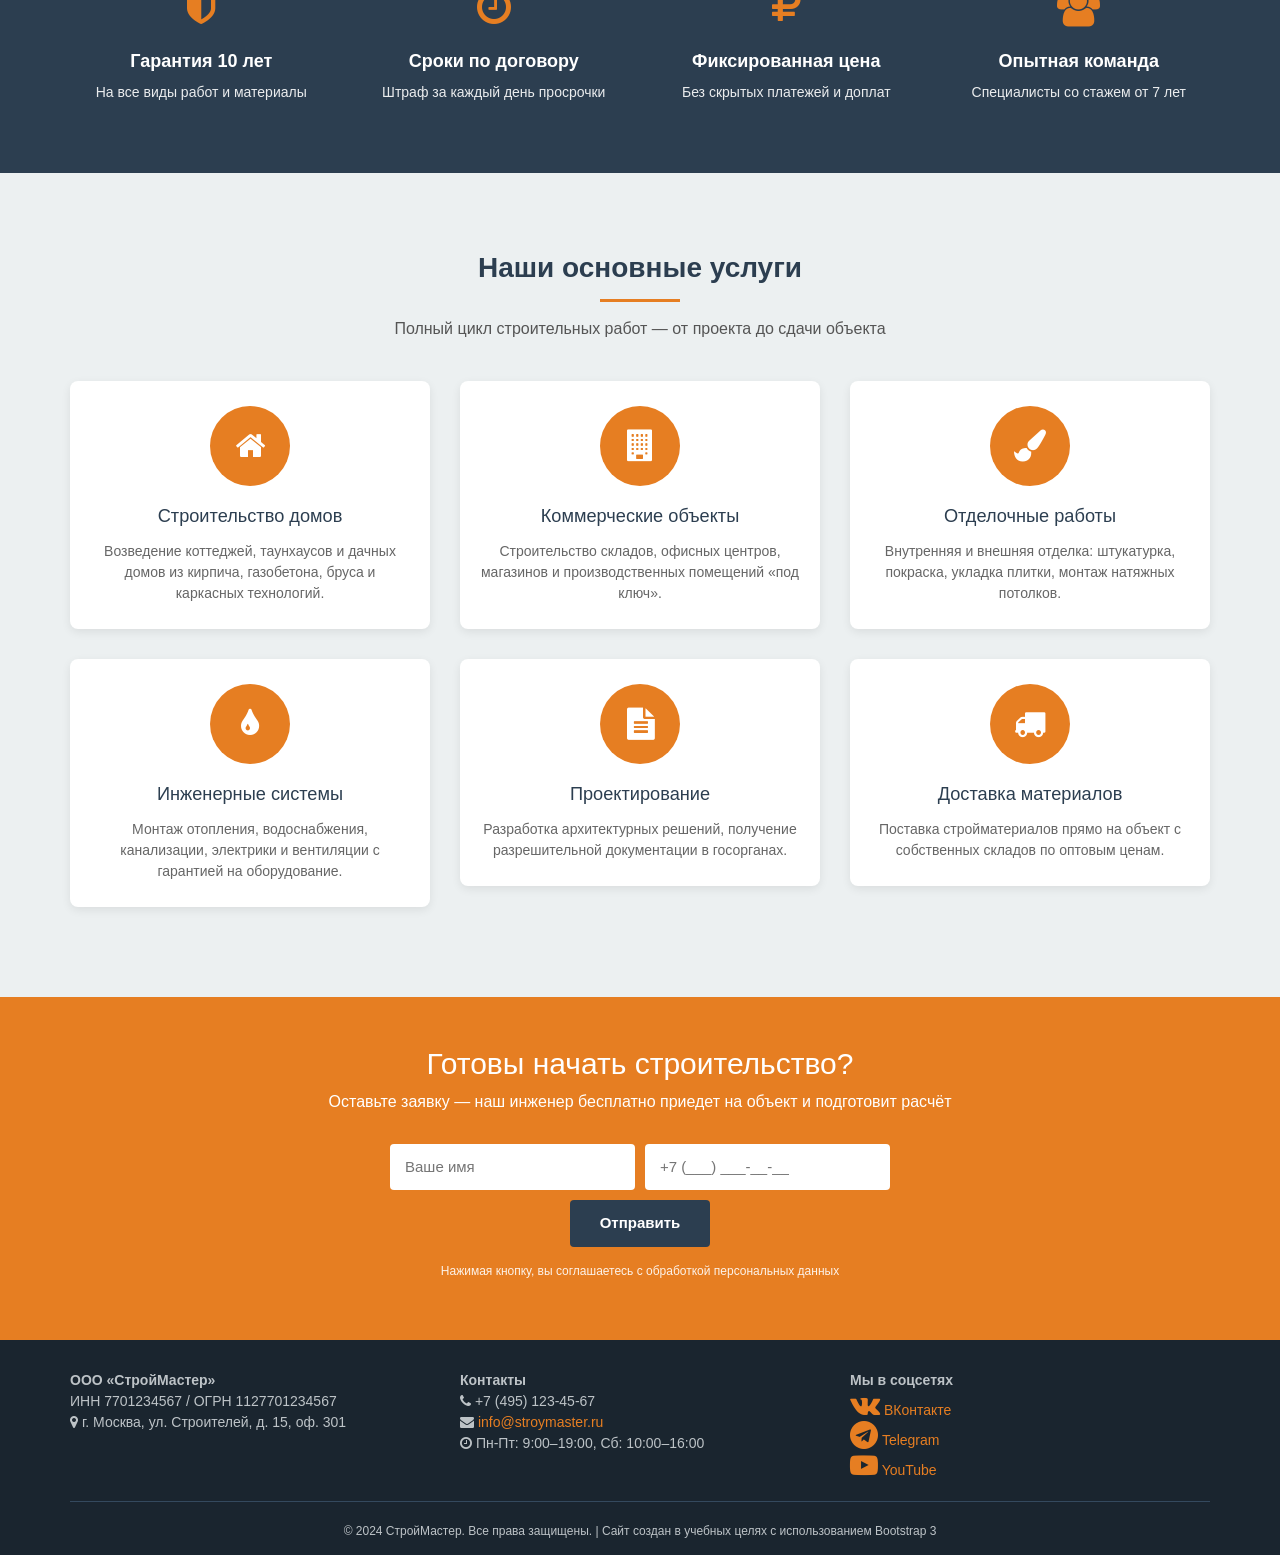
==== commit 2e5934fb: "5" ====
--- a/lab7/lab7.html
+++ b/lab7/lab7.html
@@ -31,7 +31,7 @@
       <div class="clearfix"></div>
     </div>
   </header>
-  <nav class="navbar main-nav" role="navigation">
+  <nav class="navbar main-nav">
     <div class="container">
       <div class="navbar-header">
         <button type="button" class="navbar-toggle collapsed" 
@@ -60,6 +60,7 @@
   <section class="banner-section">
     <div class="container">
       <div class="banner-overlay">
+        <h1 class="sr-only">Строительство домов и объектов под ключ — СтройМастер</h1>
         <div class="banner-title hidden-xs">СТРОИТЕЛЬСТВО ЛЮБОЙ СЛОЖНОСТИ</div>
         <div class="banner-title visible-xs">Строительство под ключ</div>
         <div class="banner-subtitle">От фундамента до отделки — гарантия 10 лет</div>
--- a/lab7/css/style.css
+++ b/lab7/css/style.css
@@ -27,7 +27,7 @@
   left: 0;
   width: 100%;
   height: 100%;
-  background: url("../img/Fon.png") center center / cover no-repeat;
+  background: url("Fon.png") center center / cover no-repeat;
   opacity: 0.08;
   filter: brightness(2.5);
   z-index: 0;
@@ -41,7 +41,7 @@
   display: block;
 }
 .top-header .logo img {
-  height: 50px;
+  height: 150px;
   width: auto;
   display: block;
 }
